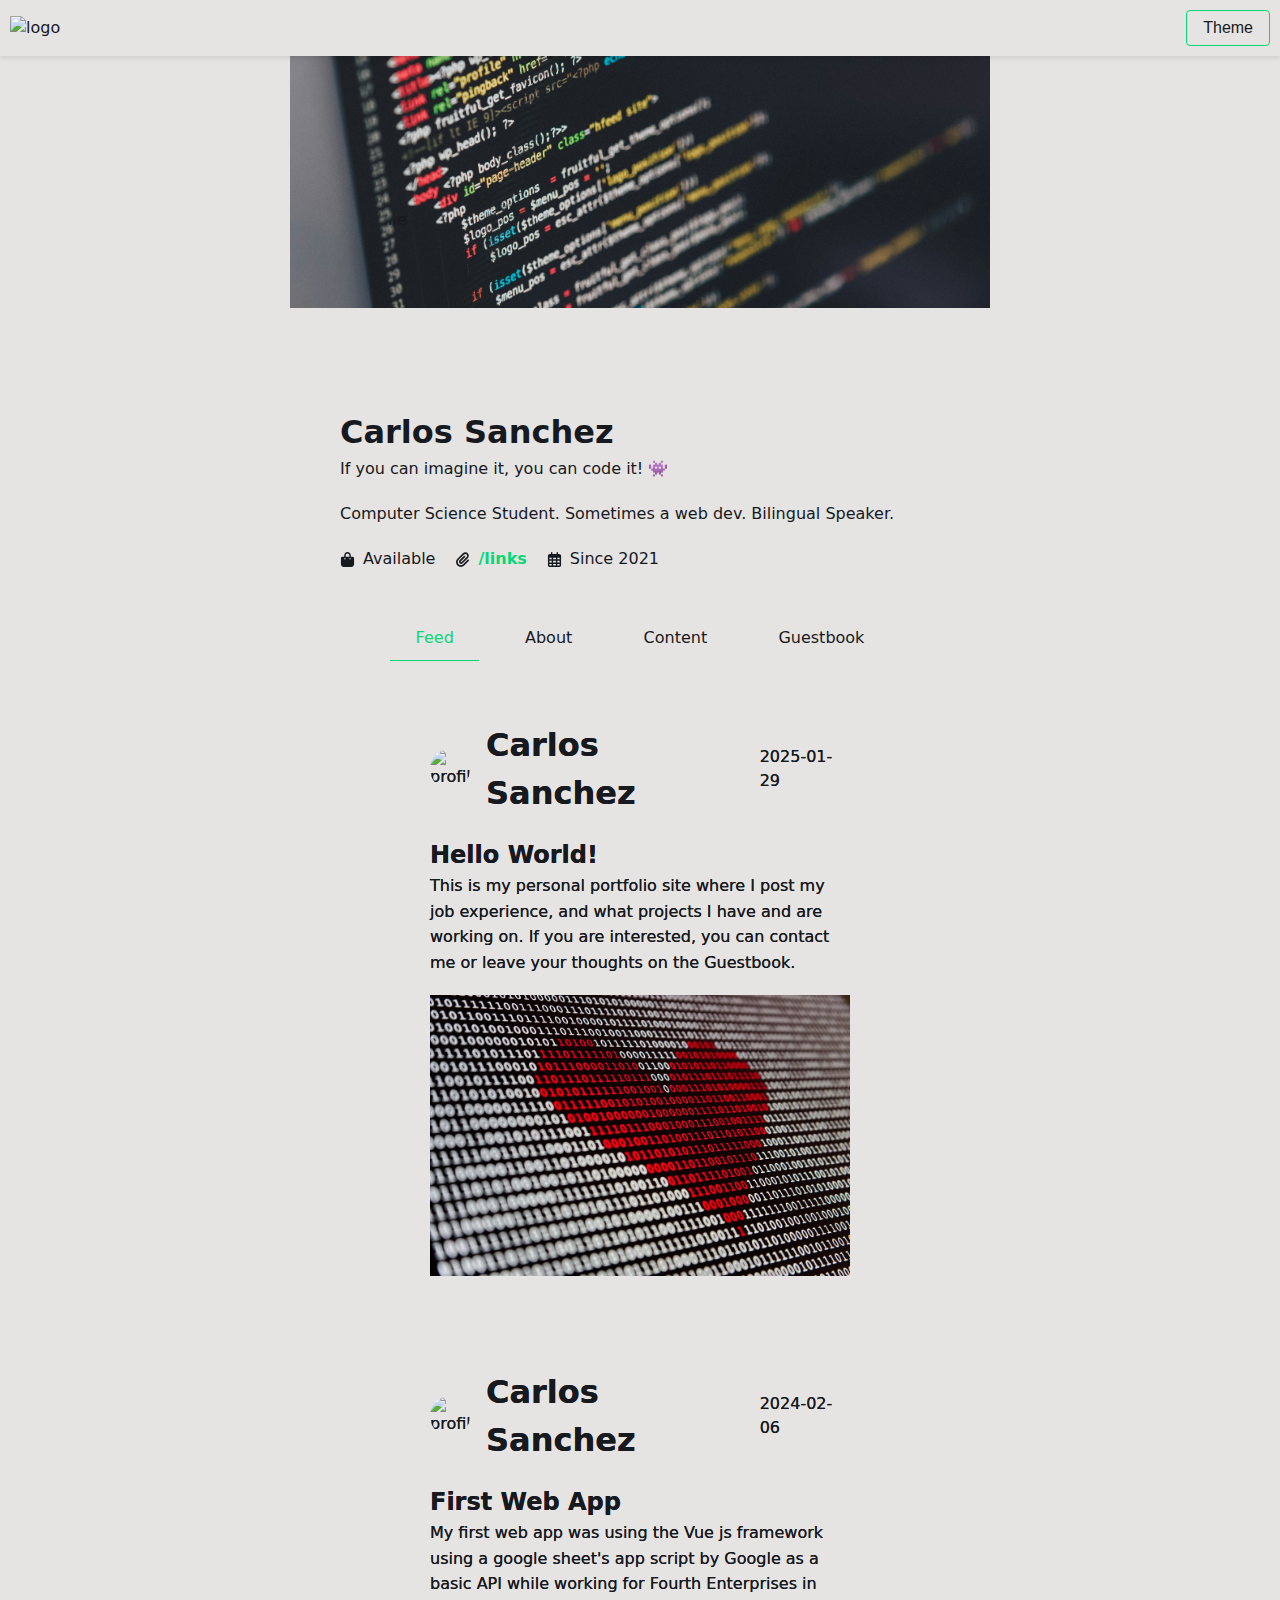
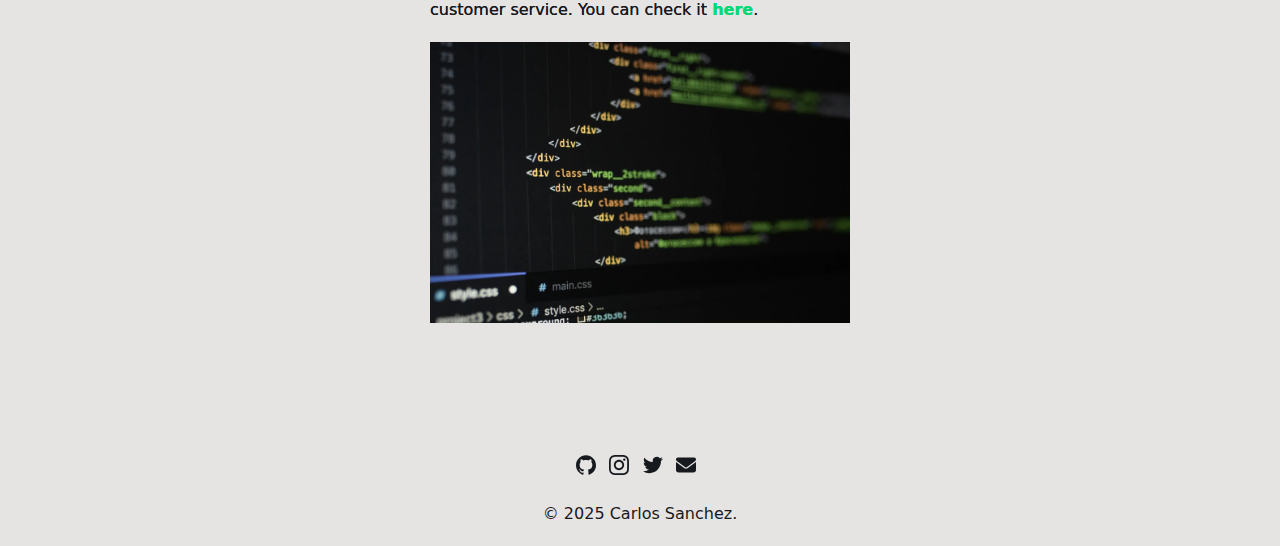
==== index.html @ bfb14303 "Working guestbook entries, UI for them to display are still WIP" ====
<!DOCTYPE html>
<html lang="en">

<head>
    <meta charset="UTF-8">
    <meta name="viewport" content="width=device-width, initial-scale=1.0">
    <title>Portfolio</title>
    <link rel="stylesheet" href="./assets/css/styles.css">
    <link rel="icon" href="./assets/icons/favicon.ico" type="image/x-icon">
    <link rel="apple-touch-icon" sizes="180x180" href="./assets/icons/apple-touch-icon.png">
    <link rel="icon" type="image/png" sizes="32x32" href="./assets/icons/favicon-32x32.png">
    <link rel="icon" type="image/png" sizes="16x16" href="./assets/icons/favicon-16x16.png">
    <link rel="manifest" href="./public/site.webmanifest">
    <meta name="google-site-verification" content="ByfW1Sii6R2K754dZVLK6rSZ8S0B3E_J5MQEa9egLxI" />
</head>

<body>
    <header>
        <nav>
            <img src="./assets/icons/favicon.ico" alt="logo">
            <div class="theme">
                <button type="button" class="themebtn">Theme</button>
                <div class="theme-content">
                    <button id="lightbtn" type="button">Light</button>
                    <button id="darkbtn" type="button">Dark</button>
                    <button id="systembtn" type="button">System</button>
                </div>
            </div>
        </nav>
    </header>

    <main>
        <section class="profile">
            <img class="banner center" src="./assets/images/banner.jpg" alt="banner">
            <div class="info center">
                <img class="image" src="https://github.com/ByteDevMaven.png" alt="profile">
                <h1>Carlos Sanchez</h1>
                <p>If you can imagine it, you can code it! &#128126</p>
                <p>Computer Science Student. Sometimes a web dev. Bilingual Speaker.</p>
            </div>
            <div class="attributes center">
                <span>
                    <svg xmlns="http://www.w3.org/2000/svg"
                        viewBox="0 0 448 512"><!--!Font Awesome Free 6.7.2 by @fontawesome - https://fontawesome.com License - https://fontawesome.com/license/free Copyright 2025 Fonticons, Inc-->
                        <path
                            d="M160 112c0-35.3 28.7-64 64-64s64 28.7 64 64l0 48-128 0 0-48zm-48 48l-64 0c-26.5 0-48 21.5-48 48L0 416c0 53 43 96 96 96l256 0c53 0 96-43 96-96l0-208c0-26.5-21.5-48-48-48l-64 0 0-48C336 50.1 285.9 0 224 0S112 50.1 112 112l0 48zm24 48a24 24 0 1 1 0 48 24 24 0 1 1 0-48zm152 24a24 24 0 1 1 48 0 24 24 0 1 1 -48 0z"
                            fill="currentColor" />
                    </svg>
                    Available
                </span>

                <span>
                    <svg xmlns="http://www.w3.org/2000/svg"
                        viewBox="0 0 448 512"><!--!Font Awesome Free 6.7.2 by @fontawesome - https://fontawesome.com License - https://fontawesome.com/license/free Copyright 2025 Fonticons, Inc-->
                        <path
                            d="M364.2 83.8c-24.4-24.4-64-24.4-88.4 0l-184 184c-42.1 42.1-42.1 110.3 0 152.4s110.3 42.1 152.4 0l152-152c10.9-10.9 28.7-10.9 39.6 0s10.9 28.7 0 39.6l-152 152c-64 64-167.6 64-231.6 0s-64-167.6 0-231.6l184-184c46.3-46.3 121.3-46.3 167.6 0s46.3 121.3 0 167.6l-176 176c-28.6 28.6-75 28.6-103.6 0s-28.6-75 0-103.6l144-144c10.9-10.9 28.7-10.9 39.6 0s10.9 28.7 0 39.6l-144 144c-6.7 6.7-6.7 17.7 0 24.4s17.7 6.7 24.4 0l176-176c24.4-24.4 24.4-64 0-88.4z"
                            fill="currentColor" />
                    </svg>
                    <a class="links" href="./links">/links</a>
                </span>

                <span>
                    <svg xmlns="http://www.w3.org/2000/svg"
                        viewBox="0 0 448 512"><!--!Font Awesome Free 6.7.2 by @fontawesome - https://fontawesome.com License - https://fontawesome.com/license/free Copyright 2025 Fonticons, Inc-->
                        <path
                            d="M152 24c0-13.3-10.7-24-24-24s-24 10.7-24 24l0 40L64 64C28.7 64 0 92.7 0 128l0 16 0 48L0 448c0 35.3 28.7 64 64 64l320 0c35.3 0 64-28.7 64-64l0-256 0-48 0-16c0-35.3-28.7-64-64-64l-40 0 0-40c0-13.3-10.7-24-24-24s-24 10.7-24 24l0 40L152 64l0-40zM48 192l80 0 0 56-80 0 0-56zm0 104l80 0 0 64-80 0 0-64zm128 0l96 0 0 64-96 0 0-64zm144 0l80 0 0 64-80 0 0-64zm80-48l-80 0 0-56 80 0 0 56zm0 160l0 40c0 8.8-7.2 16-16 16l-64 0 0-56 80 0zm-128 0l0 56-96 0 0-56 96 0zm-144 0l0 56-64 0c-8.8 0-16-7.2-16-16l0-40 80 0zM272 248l-96 0 0-56 96 0 0 56z"
                            fill="currentColor" />
                    </svg>
                    Since 2021
                </span>
            </div>
        </section>

        <section class="container center">
            <div class="tab-wrap">

                <!-- active tab on page load gets checked attribute -->
                <input type="radio" id="tab1" name="tabGroup1" class="tab" checked>
                <label for="tab1">Feed</label>

                <input type="radio" id="tab2" name="tabGroup1" class="tab">
                <label for="tab2">About</label>

                <input type="radio" id="tab3" name="tabGroup1" class="tab">
                <label for="tab3">Content</label>

                <input type="radio" id="tab4" name="tabGroup1" class="tab">
                <label for="tab4">Guestbook</label>

                <div class="tab__content">
                    <span id="post__container"></span>
                </div>

                <div class="tab__content">
                    <h3>"<i>I must not fear. Fear is the mind-killer.</i>" — Paul Atreides</h3>
                    <p>Hello! I'm Carlos, a Computer Science student passionate about turning ideas into reality through
                        code.</p>

                    <p>I'm a fast learner when it comes to topics that spark my interest, and I love helping others
                        learn efficiently by adapting to their logic.</p>

                    <p>My past and current employers recognize me as a responsible, problem-solving professional. I’ve
                        enhanced the work experience of my colleagues by developing small apps that automate tedious
                        tasks and boost productivity.</p>

                    <p>I’m always eager to learn and improve, striving to refine my skills and one day reach the level
                        of great coders like Jhey Tompkins. I have a strong passion for backend development, working
                        with languages like PHP and Java—powerful tools for building efficient systems.</p>

                    <p>In my free time, I enjoy coding small games and quality-of-life applications. Feel free to check
                        the "Content" tab to see my projects!</p>

                    <p>Looking for a developer? Reach out—I’d love to collaborate!</p>
                </div>

                <div class="tab__content">
                    <h3>Code</h3>
                    <p>Here are some of my most notable personal projects, showcasing my skills, creativity, and
                        dedication to development.</p>
                    <ul>
                        <li>
                            <a class="links" href="https://github.com/ByteDevMaven/Vue-Tickets">WebApp to submit
                                Ticket Numbers</a>
                            <p class="muted">WebApp made using Vue js and Google App Script.</p>
                        </li>
                        <li>
                            <a class="links" href="https://github.com/ByteDevMaven/Parking-System-CRUD">Parking
                                Management System</a>
                            <p class="muted">Terminal application made with C++.</p>
                        </li>
                        <li>
                            <a class="links" href="https://github.com/ByteDevMaven/Blackjack21">Blackjack 21</a>
                            <p class="muted">Terminal Blackjack 21 card game coded with java.</p>
                        </li>
                        <li>
                            <a class="links" href="https://github.com/ByteDevMaven/tictactoe-java">TicTacToe Game</a>
                            <p class="muted">TicTacToe coded with Java and Java Swing for GUI.</p>
                        </li>
                        <li>
                            <a class="links" href="https://github.com/ByteDevMaven/Prime-Sports">Online Shoe Store</a>
                            <p class="muted"><a href="https://bytedevmaven.github.io/Prime-Sports/" target="_blank"
                                    rel="noopener noreferrer">Online web store</a> using Google App Script as API.</p>
                        </li>
                    </ul>
                </div>

                <div class="tab__content">
                    <div class="form-container">
                        <h2>GUESTBOOK FORM</h2>
                        <p class="description">Fill in this form and I'll get your guestbook entry added.</p>

                        <form id="guestbook" method="post" class="guestbook-form">
                            <div class="form-group">
                                <label for="name">Name</label>
                                <input type="text" name="name" id="name" required>
                            </div>

                            <div class="form-group">
                                <label for="site">URL (site, etc.)</label>
                                <input type="url" name="site" id="site">
                            </div>

                            <div class="form-group">
                                <label for="org">Organization</label>
                                <input type="text" name="org" id="org">
                            </div>

                            <div class="form-group">
                                <label for="avatar">Avatar URL</label>
                                <input type="url" name="avatar" id="avatar">
                            </div>

                            <div class="form-group">
                                <label for="message">Message (Markdown OK)</label>
                                <textarea name="message" id="message" rows="4" required></textarea>
                            </div>

                            <button type="submit">Submit</button>
                            <p id="response-message"></p>
                        </form>
                    </div>
                </div>
        </section>
    </main>

    <footer class="center">
        <ul class="center">
            <li>
                <a class="link" href="https://github.com/ByteDevMaven" rel="noopener noreferrer" target="_blank"
                    title="See what I'm making on Github">
                    <svg fill="currentColor" viewBox="0 0 24 24" role="img">
                        <title>Github icon</title>
                        <path
                            d="M12 .297c-6.63 0-12 5.373-12 12 0 5.303 3.438 9.8 8.205 11.385.6.113.82-.258.82-.577 0-.285-.01-1.04-.015-2.04-3.338.724-4.042-1.61-4.042-1.61C4.422 18.07 3.633 17.7 3.633 17.7c-1.087-.744.084-.729.084-.729 1.205.084 1.838 1.236 1.838 1.236 1.07 1.835 2.809 1.305 3.495.998.108-.776.417-1.305.76-1.605-2.665-.3-5.466-1.332-5.466-5.93 0-1.31.465-2.38 1.235-3.22-.135-.303-.54-1.523.105-3.176 0 0 1.005-.322 3.3 1.23.96-.267 1.98-.399 3-.405 1.02.006 2.04.138 3 .405 2.28-1.552 3.285-1.23 3.285-1.23.645 1.653.24 2.873.12 3.176.765.84 1.23 1.91 1.23 3.22 0 4.61-2.805 5.625-5.475 5.92.42.36.81 1.096.81 2.22 0 1.606-.015 2.896-.015 3.286 0 .315.21.69.825.57C20.565 22.092 24 17.592 24 12.297c0-6.627-5.373-12-12-12">
                        </path>
                    </svg>
                </a>
            </li>
            <li>
                <a class="link" href="https://www.instagram.com/psannn.01" rel="noopener noreferrer" target="_blank"
                    title="Follow me on Instagram!">
                    <svg fill="currentColor" role="img" viewBox="0 0 24 24" xmlns="http://www.w3.org/2000/svg">
                        <title>Instagram icon</title>
                        <path
                            d="M12 0C8.74 0 8.333.015 7.053.072 5.775.132 4.905.333 4.14.63c-.789.306-1.459.717-2.126 1.384S.935 3.35.63 4.14C.333 4.905.131 5.775.072 7.053.012 8.333 0 8.74 0 12s.015 3.667.072 4.947c.06 1.277.261 2.148.558 2.913.306.788.717 1.459 1.384 2.126.667.666 1.336 1.079 2.126 1.384.766.296 1.636.499 2.913.558C8.333 23.988 8.74 24 12 24s3.667-.015 4.947-.072c1.277-.06 2.148-.262 2.913-.558.788-.306 1.459-.718 2.126-1.384.666-.667 1.079-1.335 1.384-2.126.296-.765.499-1.636.558-2.913.06-1.28.072-1.687.072-4.947s-.015-3.667-.072-4.947c-.06-1.277-.262-2.149-.558-2.913-.306-.789-.718-1.459-1.384-2.126C21.319 1.347 20.651.935 19.86.63c-.765-.297-1.636-.499-2.913-.558C15.667.012 15.26 0 12 0zm0 2.16c3.203 0 3.585.016 4.85.071 1.17.055 1.805.249 2.227.415.562.217.96.477 1.382.896.419.42.679.819.896 1.381.164.422.36 1.057.413 2.227.057 1.266.07 1.646.07 4.85s-.015 3.585-.074 4.85c-.061 1.17-.256 1.805-.421 2.227-.224.562-.479.96-.899 1.382-.419.419-.824.679-1.38.896-.42.164-1.065.36-2.235.413-1.274.057-1.649.07-4.859.07-3.211 0-3.586-.015-4.859-.074-1.171-.061-1.816-.256-2.236-.421-.569-.224-.96-.479-1.379-.899-.421-.419-.69-.824-.9-1.38-.165-.42-.359-1.065-.42-2.235-.045-1.26-.061-1.649-.061-4.844 0-3.196.016-3.586.061-4.861.061-1.17.255-1.814.42-2.234.21-.57.479-.96.9-1.381.419-.419.81-.689 1.379-.898.42-.166 1.051-.361 2.221-.421 1.275-.045 1.65-.06 4.859-.06l.045.03zm0 3.678c-3.405 0-6.162 2.76-6.162 6.162 0 3.405 2.76 6.162 6.162 6.162 3.405 0 6.162-2.76 6.162-6.162 0-3.405-2.76-6.162-6.162-6.162zM12 16c-2.21 0-4-1.79-4-4s1.79-4 4-4 4 1.79 4 4-1.79 4-4 4zm7.846-10.405c0 .795-.646 1.44-1.44 1.44-.795 0-1.44-.646-1.44-1.44 0-.794.646-1.439 1.44-1.439.793-.001 1.44.645 1.44 1.439z">
                        </path>
                    </svg>
                </a>
            </li>
            <li>
                <a class="link" href="https://x.com/Carlos50059841?t=F5mV0LYpZVDAO9WR8MyN8A&s=09"
                    rel="noopener noreferrer" target="_blank" title="Follow me on Twitter!">
                    <svg fill="currentColor" viewBox="0 0 24 24" role="img">
                        <title>Twitter icon</title>
                        <path
                            d="M23.953 4.57a10 10 0 01-2.825.775 4.958 4.958 0 002.163-2.723c-.951.555-2.005.959-3.127 1.184a4.92 4.92 0 00-8.384 4.482C7.69 8.095 4.067 6.13 1.64 3.162a4.822 4.822 0 00-.666 2.475c0 1.71.87 3.213 2.188 4.096a4.904 4.904 0 01-2.228-.616v.06a4.923 4.923 0 003.946 4.827 4.996 4.996 0 01-2.212.085 4.936 4.936 0 004.604 3.417 9.867 9.867 0 01-6.102 2.105c-.39 0-.779-.023-1.17-.067a13.995 13.995 0 007.557 2.209c9.053 0 13.998-7.496 13.998-13.985 0-.21 0-.42-.015-.63A9.935 9.935 0 0024 4.59z">
                        </path>
                    </svg>
                </a>
            </li>
            <li>
                <a class="link" href="mailto:vrsanchesu@gmail.com" target="_blank" rel="noopener noreferrer"
                    title="Send me an email!">
                    <svg xmlns="http://www.w3.org/2000/svg" fill="currentColor" viewBox="0 0 512 512" role="img">
                        <title>Gmail</title>
                        <path
                            d="M48 64C21.5 64 0 85.5 0 112c0 15.1 7.1 29.3 19.2 38.4L236.8 313.6c11.4 8.5 27 8.5 38.4 0L492.8 150.4c12.1-9.1 19.2-23.3 19.2-38.4c0-26.5-21.5-48-48-48L48 64zM0 176L0 384c0 35.3 28.7 64 64 64l384 0c35.3 0 64-28.7 64-64l0-208L294.4 339.2c-22.8 17.1-54 17.1-76.8 0L0 176z" />
                    </svg>
                </a>
            </li>
        </ul>
        &copy; 2025 Carlos Sanchez.
    </footer>

    <script type="module" src="./assets/js/scripts.js"></script>
    <script src="./assets/js/theme.js"></script>
    <script src="./assets/js/guestbook.js"></script>
</body>

</html>
---- assets/css/styles.css ----
:root {
    /* this has to be set to switch between light or dark */
    color-scheme: light dark;

    --light-bg: #e6e3e3;
    --light-color: #16191d;
    --light-muted: #dadada;

    --dark-bg: #16191d;
    --dark-color: #e6e3e3;
    --dark-muted: #25292e;

    --primary-color: #06d876;
}

.light {
    /* forces light color-scheme */
    color-scheme: light;
}

.dark {
    /* forces dark color-scheme */
    color-scheme: dark;
}

html {
    line-height: 1.5;
    -webkit-text-size-adjust: 100%;
    text-size-adjust: 100%;
    -moz-tab-size: 4;
    -o-tab-size: 4;
    tab-size: 4;
    font-family: ui-sans-serif,system-ui,-apple-system,BlinkMacSystemFont,Segoe UI,Roboto,Helvetica Neue,Arial,Noto Sans,sans-serif,"Apple Color Emoji","Segoe UI Emoji",Segoe UI Symbol,"Noto Color Emoji";
    font-feature-settings: normal
}

* {
    background-color: light-dark(var(--light-bg), var(--dark-bg));
    color: light-dark(var(--light-color), var(--dark-color));
    margin: 0;
    padding: 0;
}

header {
    position: sticky;
    top: 0;
    /* Stick to the top of the page */
    z-index: 1000;
    padding: 10px;
    box-shadow: 0 2px 5px rgba(0, 0, 0, 0.1);
}

.theme {
    position: relative;
    display: inline-block;
}

.themebtn {
    background-color: transparent;
    padding: 0.5rem 1rem;
    border: 1px solid var(--primary-color);
    border-radius: 0.25rem;
    cursor: pointer;
    font-size: 1rem;
}

.theme-content {
    display: none;
    position: absolute;
    background-color: transparent;
    min-width: 85px;
    box-shadow: 0px 8px 16px 0px rgba(0, 0, 0, 0.2);
    z-index: 1;
    border-radius: 0.25rem;
    overflow: hidden;
}

.theme-content button {
    padding: 0.75rem 1rem;
    text-decoration: none;
    display: block;
    background: none;
    border: none;
    width: 100%;
    text-align: left;
    cursor: pointer;
    font-size: 0.875rem;
}

.theme-content button:hover {
    background-color: var(--primary-color);
}

.theme:hover .theme-content {
    display: block;
}

nav {
    display: flex;
    /* Align items in a row */
    padding: 0;
    margin: 0;
    justify-content: space-between;
    align-items: center;
}

a {
    text-decoration: none;
    /* Remove underline */
    font-weight: bold;
}

.link {
    color: inherit;
}

.link svg {
    margin-right: 8px;
    width: 20px;
    height: 20px;
}

main {
    min-height: 100vh;
}

h3 {
    font-weight: 400;
}

p {
    line-height: 1.6;
    margin-bottom: 20px;
}

ul {
    list-style: none;
}

.center {
    margin: 0 auto;
}

.profile * {
    max-width: 600px;
}

.banner {
    width: 100%;
    /* Make the image take up the full width of its container */
    max-width: 700px;
    /* Limit the width to 700px */
    height: auto;
    /* Maintain aspect ratio */
    display: block;
    /* Remove inline spacing caused by default inline-block behavior */

}

.image {
    border-radius: 50%;
    /* Make the image rounded (circle shape) */
    object-fit: cover;
    /* Ensure the image covers the area without stretching */
    display: block;

    background-color: transparent;
}

.profile .image {
    width: 200px;
    height: 200px;
}

.profile .info {
    margin-top: -100px;
}

.attributes {
    display: flex;
    /* Flex on the parent to align child spans in a row */
}

.attributes span {
    display: flex;
    /* Flex for aligning text and SVG inside each span */
    align-items: center;
    margin: 0px 20px 0px 0px;
}

.attributes span svg {
    margin: 0px 8px 0px 0px;
    width: 15px;
    height: 15px;
}

.links {
    color: var(--primary-color);
}

.muted {
    color: gray;
}

.tab-wrap {
    transition: 0.3s box-shadow ease;
    /* border-radius: 6px; */
    max-width: 100%;
    display: flex;
    flex-wrap: wrap;
    position: relative;
    list-style: none;
    margin: 40px 0;
    gap: 20px;
    /* box-shadow: 0 1px 3px rgba(0, 0, 0, 0.12), 0 1px 2px rgba(0, 0, 0, 0.24); */
}

/* .tab-wrap:hover {
    box-shadow: 0 12px 23px rgba(0, 0, 0, 0.23), 0 10px 10px rgba(0, 0, 0, 0.19);
} */

.tab {
    display: none;
}

.tab:checked:nth-of-type(1)~.tab__content:nth-of-type(1) {
    opacity: 1;
    display: block;
    transition: 0.5s opacity ease-in, 0.8s transform ease;
    position: relative;
    top: 0;
    z-index: 100;
    transform: translateY(0px);
    text-shadow: 0 0 0;
}

.tab:checked:nth-of-type(2)~.tab__content:nth-of-type(2) {
    opacity: 1;
    display: block;
    transition: 0.5s opacity ease-in, 0.8s transform ease;
    position: relative;
    top: 0;
    z-index: 100;
    transform: translateY(0px);
    text-shadow: 0 0 0;
}

.tab:checked:nth-of-type(3)~.tab__content:nth-of-type(3) {
    opacity: 1;
    display: block;
    transition: 0.5s opacity ease-in, 0.8s transform ease;
    position: relative;
    top: 0;
    z-index: 100;
    transform: translateY(0px);
    text-shadow: 0 0 0;
}

.tab:checked:nth-of-type(4)~.tab__content:nth-of-type(4) {
    opacity: 1;
    display: block;
    transition: 0.5s opacity ease-in, 0.8s transform ease;
    position: relative;
    top: 0;
    z-index: 100;
    transform: translateY(0px);
    text-shadow: 0 0 0;
}

.tab:checked:nth-of-type(5)~.tab__content:nth-of-type(5) {
    opacity: 1;
    transition: 0.5s opacity ease-in, 0.8s transform ease;
    position: relative;
    top: 0;
    z-index: 100;
    transform: translateY(0px);
    text-shadow: 0 0 0;
}

.tab:first-of-type:not(:last-of-type)+label {
    border-top-right-radius: 0;
    border-bottom-right-radius: 0;
}

.tab:not(:first-of-type):not(:last-of-type)+label {
    border-radius: 0;
}

.tab:last-of-type:not(:first-of-type)+label {
    border-top-left-radius: 0;
    border-bottom-left-radius: 0;
}

.tab:checked+label {
    /* background-color: #fff; */
    color: var(--primary-color);
    box-shadow: 0 -1px 0 var(--primary-color) inset;
    cursor: default;
}

.tab:checked+label:hover {
    color: var(--primary-color);
    box-shadow: 0 -1px 0 var(--primary-color) inset;
    /* background-color: #fff; */
}

.tab+label {
    /* box-shadow: 0 -1px 0 #eee inset; */
    /* border-radius: 6px 6px 0 0; */
    cursor: pointer;
    display: block;
    text-decoration: none;
    flex-grow: 3;
    text-align: center;
    -webkit-user-select: none;
    -moz-user-select: none;
    -ms-user-select: none;
    user-select: none;
    text-align: center;
    transition: 0.3s background-color ease, 0.3s box-shadow ease;
    height: 50px;
    box-sizing: border-box;
    padding: 15px;
}

.tab+label:hover {
    /* background-color: var(--primary-color); */
    color: var(--primary-color);
    box-shadow: 0 -1px 0 var(--primary-color) inset;
}

.tab__content {
    padding: 10px 10px;
    position: absolute;
    width: 100%;
    z-index: -1;
    opacity: 0;
    display: none;
    left: 0;
    transform: translateY(-3px);
    /* border-radius: 6px; */
}

.container {
    display: block;
    max-width: 500px;
    /* margin-top: -20px; */
}

.container>*:not(.tab-wrap) {
    padding: 0 80px;
}

.post {
    padding: 30px 30px;
    margin-bottom: 2em;
}

.post:hover {
    box-shadow: 0 12px 23px rgba(0, 0, 0, 0.23), 0 10px 10px rgba(0, 0, 0, 0.19);
}

.post .content h2 {
    font-weight: 600;
}

.post .content img {
    width: 100%;
    height: auto;
    display: block;
}

.head {
    display: flex;
    align-items: center;
    gap: 8px;
    margin-bottom: 20px;
}

.date {
    font-size: 1em;
    font-weight: 400;
}

.post .image {
    margin: 0px 8px 0px 0px;
    width: 40px;
    height: 40px;
}

.form-container {
    padding: 2rem;
}

.form-container:hover {
    box-shadow: 0 12px 23px rgba(0, 0, 0, 0.23), 0 10px 10px rgba(0, 0, 0, 0.19);
}

.guestbook-form h1 {
    font-size: 1.25rem;
    font-weight: 600;
    margin-bottom: 0.5rem;
}

.description {
    margin-bottom: 2rem;
    font-size: 0.95rem;
}

.guestbook-form {
    display: flex;
    flex-direction: column;
    gap: 1.25rem;
}

.form-group {
    display: flex;
    flex-direction: column;
    gap: 0.5rem;
}

.guestbook-form label {
    font-size: 0.95rem;
    font-weight: 500;
}

.guestbook-form input,
.guestbook-form textarea {
    padding: 0.75rem;
    border-radius: 0.375rem;
    font-size: 1rem;
    font-family: inherit;
    transition: border-color 0.2s ease;
}

.guestbook-form input:focus,
.guestbook-form textarea:focus {
    outline: none;
    border-color: var(--primary-color);
}

.guestbook-form textarea {
    resize: vertical;
    min-height: 100px;
}

.guestbook-form button {
    background-color: var(--primary-color);
    border: none;
    border-radius: 0.375rem;
    padding: 0.75rem;
    font-size: 1rem;
    font-weight: 500;
    cursor: pointer;
    transition: opacity 0.2s ease;
    margin-top: 0.5rem;
}

.guestbook-form button:hover {
    opacity: 0.9;
}

.social-links {
    max-width: 500px;
    padding: 20px 20px;
}

.social-links h1{
    font-size: xx-large;
}

.social-links h2{
    font-size: x-large;
    margin-bottom: 10px;
}

.social-links ul {
    padding: 0;
    margin-bottom: 30px;
}

.social-links ul li {
    display: inline-block;
    margin-bottom: 15px;
    margin-right: 8px; 
}

.social-links ul li a {
    background-color: light-dark(var(--light-muted), var(--dark-muted));
    border: 1px solid var(--light-muted);
    padding: 0.75rem 0.50rem;
    font-size: large;
    font-weight: 400;
    border-radius: 0.25rem;
    display: block;
}

.social-links ul li a:hover {
    color: var(--primary-color);
    border-color: var(--primary-color);
}

footer {
    max-width: 500px;
    padding: 20px 20px;
    text-align: center;
}

footer ul {
    padding: 0;
}

footer ul li {
    display: inline-block;
    margin-bottom: 20px;
}

/* Responsive adjustments */
@media (max-width: 480px) {
    .form-container {
        padding: 1rem;
    }

    .guestbook-form input,
    .guestbook-form textarea,
    .guestbook-form button {
        padding: 0.625rem;
    }

    .profile .image {
        width: 150px;
        height: 150px;
    }

    .info,
    .attributes {
        padding: 1rem;
    }

    .tab-wrap {
        gap: 3px;
    }
}
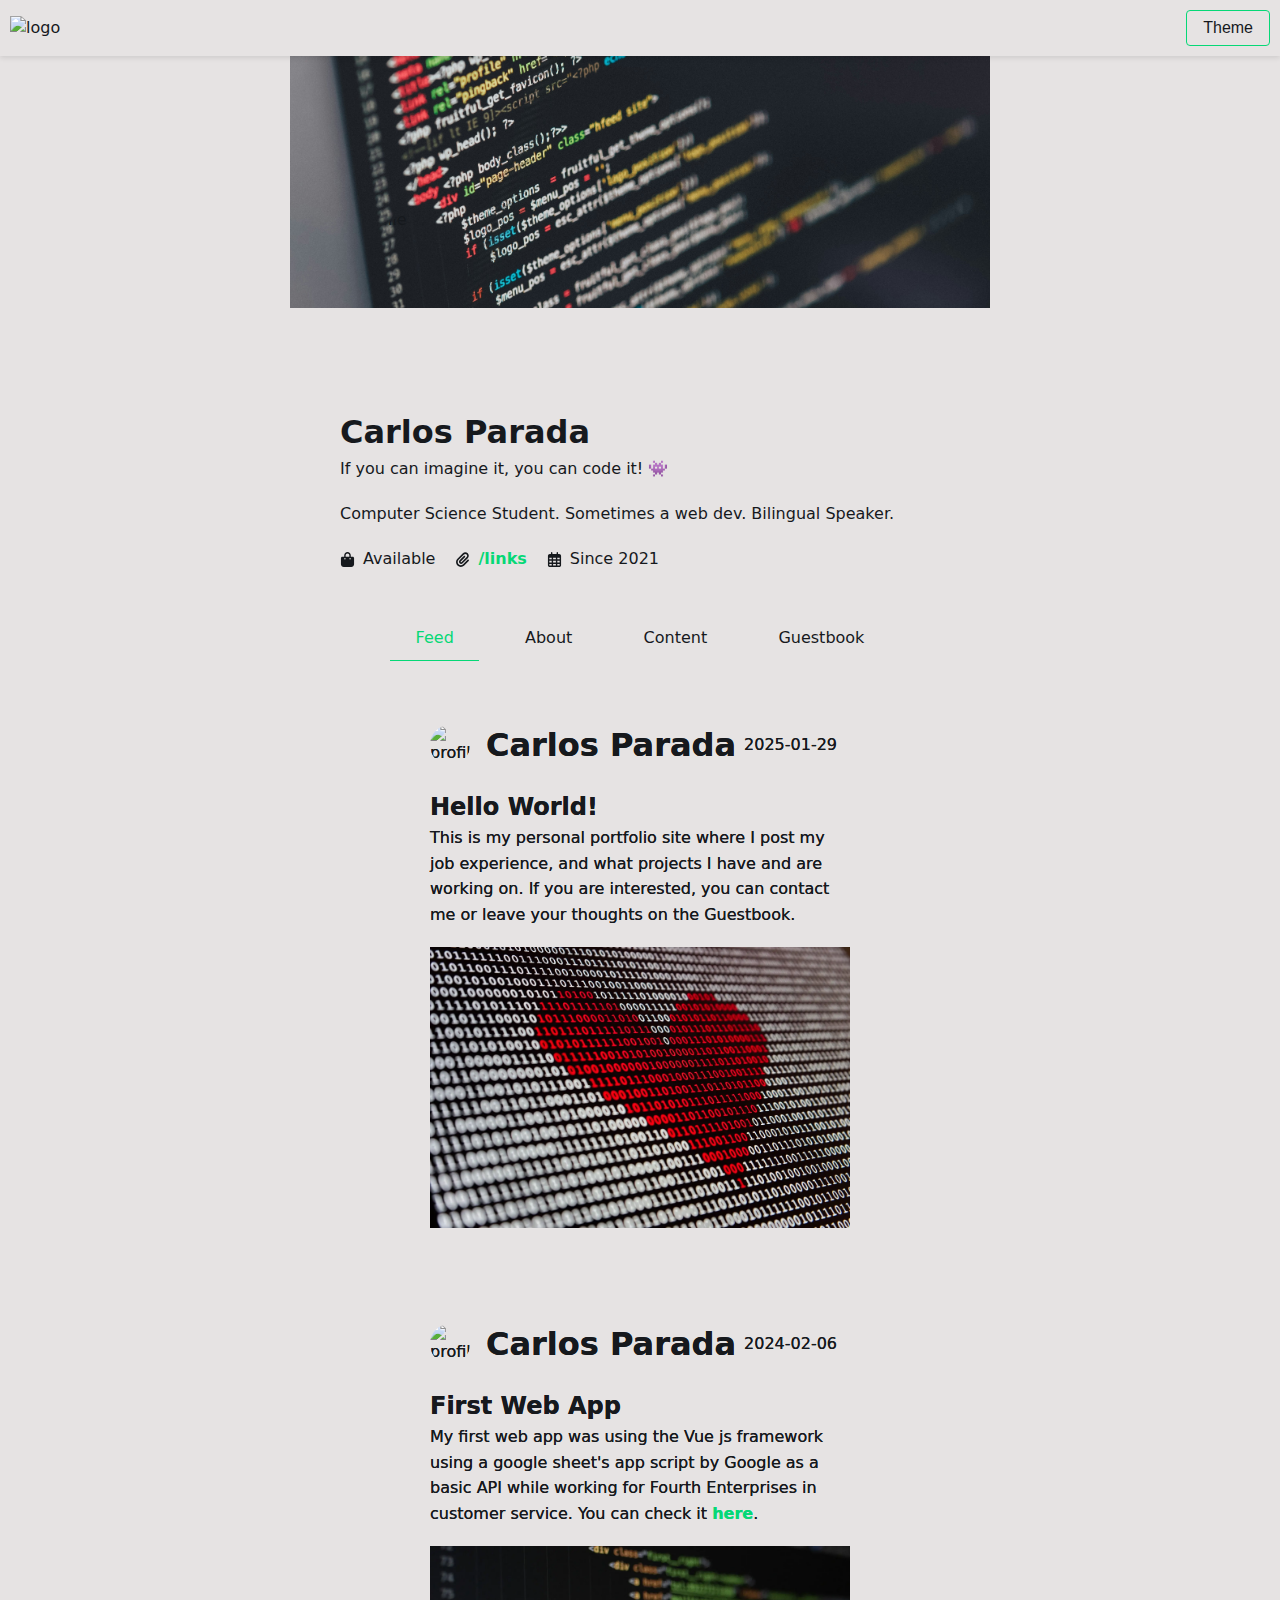
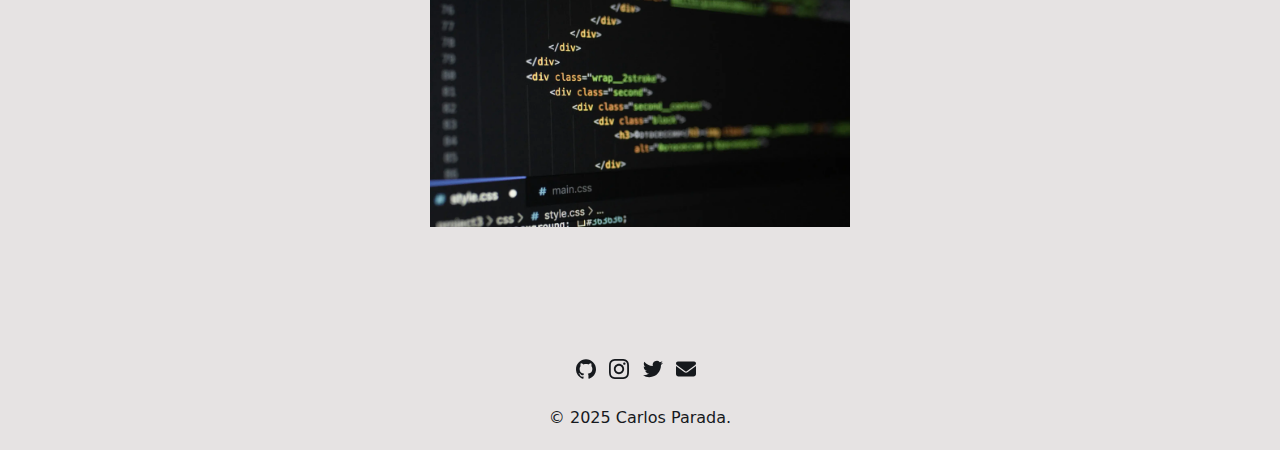
==== commit 786476ab: "Updated css for padding and updated last name" ====
--- a/index.html
+++ b/index.html
@@ -34,7 +34,7 @@
             <img class="banner center" src="./assets/images/banner.jpg" alt="banner">
             <div class="info center">
                 <img class="image" src="https://github.com/ByteDevMaven.png" alt="profile">
-                <h1>Carlos Sanchez</h1>
+                <h1>Carlos Parada</h1>
                 <p>If you can imagine it, you can code it! &#128126</p>
                 <p>Computer Science Student. Sometimes a web dev. Bilingual Speaker.</p>
             </div>
@@ -92,56 +92,67 @@
                 </div>
 
                 <div class="tab__content">
-                    <h3>"<i>I must not fear. Fear is the mind-killer.</i>" — Paul Atreides</h3>
-                    <p>Hello! I'm Carlos, a Computer Science student passionate about turning ideas into reality through
-                        code.</p>
-
-                    <p>I'm a fast learner when it comes to topics that spark my interest, and I love helping others
-                        learn efficiently by adapting to their logic.</p>
-
-                    <p>My past and current employers recognize me as a responsible, problem-solving professional. I’ve
-                        enhanced the work experience of my colleagues by developing small apps that automate tedious
-                        tasks and boost productivity.</p>
-
-                    <p>I’m always eager to learn and improve, striving to refine my skills and one day reach the level
-                        of great coders like Jhey Tompkins. I have a strong passion for backend development, working
-                        with languages like PHP and Java—powerful tools for building efficient systems.</p>
-
-                    <p>In my free time, I enjoy coding small games and quality-of-life applications. Feel free to check
-                        the "Content" tab to see my projects!</p>
-
-                    <p>Looking for a developer? Reach out—I’d love to collaborate!</p>
-                </div>
-
-                <div class="tab__content">
-                    <h3>Code</h3>
-                    <p>Here are some of my most notable personal projects, showcasing my skills, creativity, and
-                        dedication to development.</p>
-                    <ul>
-                        <li>
-                            <a class="links" href="https://github.com/ByteDevMaven/Vue-Tickets">WebApp to submit
-                                Ticket Numbers</a>
-                            <p class="muted">WebApp made using Vue js and Google App Script.</p>
-                        </li>
-                        <li>
-                            <a class="links" href="https://github.com/ByteDevMaven/Parking-System-CRUD">Parking
-                                Management System</a>
-                            <p class="muted">Terminal application made with C++.</p>
-                        </li>
-                        <li>
-                            <a class="links" href="https://github.com/ByteDevMaven/Blackjack21">Blackjack 21</a>
-                            <p class="muted">Terminal Blackjack 21 card game coded with java.</p>
-                        </li>
-                        <li>
-                            <a class="links" href="https://github.com/ByteDevMaven/tictactoe-java">TicTacToe Game</a>
-                            <p class="muted">TicTacToe coded with Java and Java Swing for GUI.</p>
-                        </li>
-                        <li>
-                            <a class="links" href="https://github.com/ByteDevMaven/Prime-Sports">Online Shoe Store</a>
-                            <p class="muted"><a href="https://bytedevmaven.github.io/Prime-Sports/" target="_blank"
-                                    rel="noopener noreferrer">Online web store</a> using Google App Script as API.</p>
-                        </li>
-                    </ul>
+                    <article class="text-px">
+                        <h3>"<i>I must not fear. Fear is the mind-killer.</i>" — Paul Atreides</h3>
+                        <p>Hello! I'm Carlos, a Computer Science student passionate about turning ideas into reality
+                            through
+                            code.</p>
+
+                        <p>I'm a fast learner when it comes to topics that spark my interest, and I love helping others
+                            learn efficiently by adapting to their logic.</p>
+
+                        <p>My past and current employers recognize me as a responsible, problem-solving professional.
+                            I’ve
+                            enhanced the work experience of my colleagues by developing small apps that automate tedious
+                            tasks and boost productivity.</p>
+
+                        <p>I’m always eager to learn and improve, striving to refine my skills and one day reach the
+                            level
+                            of great coders like Jhey Tompkins. I have a strong passion for backend development, working
+                            with languages like PHP and Java—powerful tools for building efficient systems.</p>
+
+                        <p>In my free time, I enjoy coding small games and quality-of-life applications. Feel free to
+                            check
+                            the "Content" tab to see my projects!</p>
+
+                        <p>Looking for a developer? Reach out—I’d love to collaborate!</p>
+                    </article>
+                </div>
+
+                <div class="tab__content">
+                    <article class="text-px">
+                        <h3>Code</h3>
+                        <p>Here are some of my most notable personal projects, showcasing my skills, creativity, and
+                            dedication to development.</p>
+                        <ul>
+                            <li>
+                                <a class="links" href="https://github.com/ByteDevMaven/Vue-Tickets">WebApp to submit
+                                    Ticket Numbers</a>
+                                <p class="muted">WebApp made using Vue js and Google App Script.</p>
+                            </li>
+                            <li>
+                                <a class="links" href="https://github.com/ByteDevMaven/Parking-System-CRUD">Parking
+                                    Management System</a>
+                                <p class="muted">Terminal application made with C++.</p>
+                            </li>
+                            <li>
+                                <a class="links" href="https://github.com/ByteDevMaven/Blackjack21">Blackjack 21</a>
+                                <p class="muted">Terminal Blackjack 21 card game coded with java.</p>
+                            </li>
+                            <li>
+                                <a class="links" href="https://github.com/ByteDevMaven/tictactoe-java">TicTacToe
+                                    Game</a>
+                                <p class="muted">TicTacToe coded with Java and Java Swing for GUI.</p>
+                            </li>
+                            <li>
+                                <a class="links" href="https://github.com/ByteDevMaven/Prime-Sports">Online Shoe
+                                    Store</a>
+                                <p class="muted"><a href="https://bytedevmaven.github.io/Prime-Sports/" target="_blank"
+                                        rel="noopener noreferrer">Online web store</a> using Google App Script as API.
+                                </p>
+                            </li>
+                        </ul>
+                    </article>
                 </div>
 
                 <div class="tab__content">
@@ -152,22 +163,22 @@
                         <form id="guestbook" method="post" class="guestbook-form">
                             <div class="form-group">
                                 <label for="name">Name</label>
-                                <input type="text" name="name" id="name" required>
+                                <input type="text" name="name" id="name" autocomplete="name" required>
                             </div>
 
                             <div class="form-group">
                                 <label for="site">URL (site, etc.)</label>
-                                <input type="url" name="site" id="site">
+                                <input type="url" name="site" id="site" autocomplete="url">
                             </div>
 
                             <div class="form-group">
                                 <label for="org">Organization</label>
-                                <input type="text" name="org" id="org">
+                                <input type="text" name="org" id="org" autocomplete="organization">
                             </div>
 
                             <div class="form-group">
                                 <label for="avatar">Avatar URL</label>
-                                <input type="url" name="avatar" id="avatar">
+                                <input type="url" name="avatar" id="avatar" autocomplete="url">
                             </div>
 
                             <div class="form-group">
@@ -229,7 +240,7 @@
                 </a>
             </li>
         </ul>
-        &copy; 2025 Carlos Sanchez.
+        &copy; 2025 Carlos Parada.
     </footer>
 
     <script type="module" src="./assets/js/scripts.js"></script>
--- a/assets/css/styles.css
+++ b/assets/css/styles.css
@@ -388,6 +388,10 @@
     height: 40px;
 }
 
+.text-px {
+    padding: 0.5rem;
+}
+
 .form-container {
     padding: 2rem;
 }
@@ -540,4 +544,12 @@
     .tab-wrap {
         gap: 3px;
     }
+
+    .text-px {
+        padding: 1.2rem;
+    }
+
+    .post {
+        box-shadow: 0 12px 23px rgba(0, 0, 0, 0.23), 0 10px 10px rgba(0, 0, 0, 0.19);
+    }
 }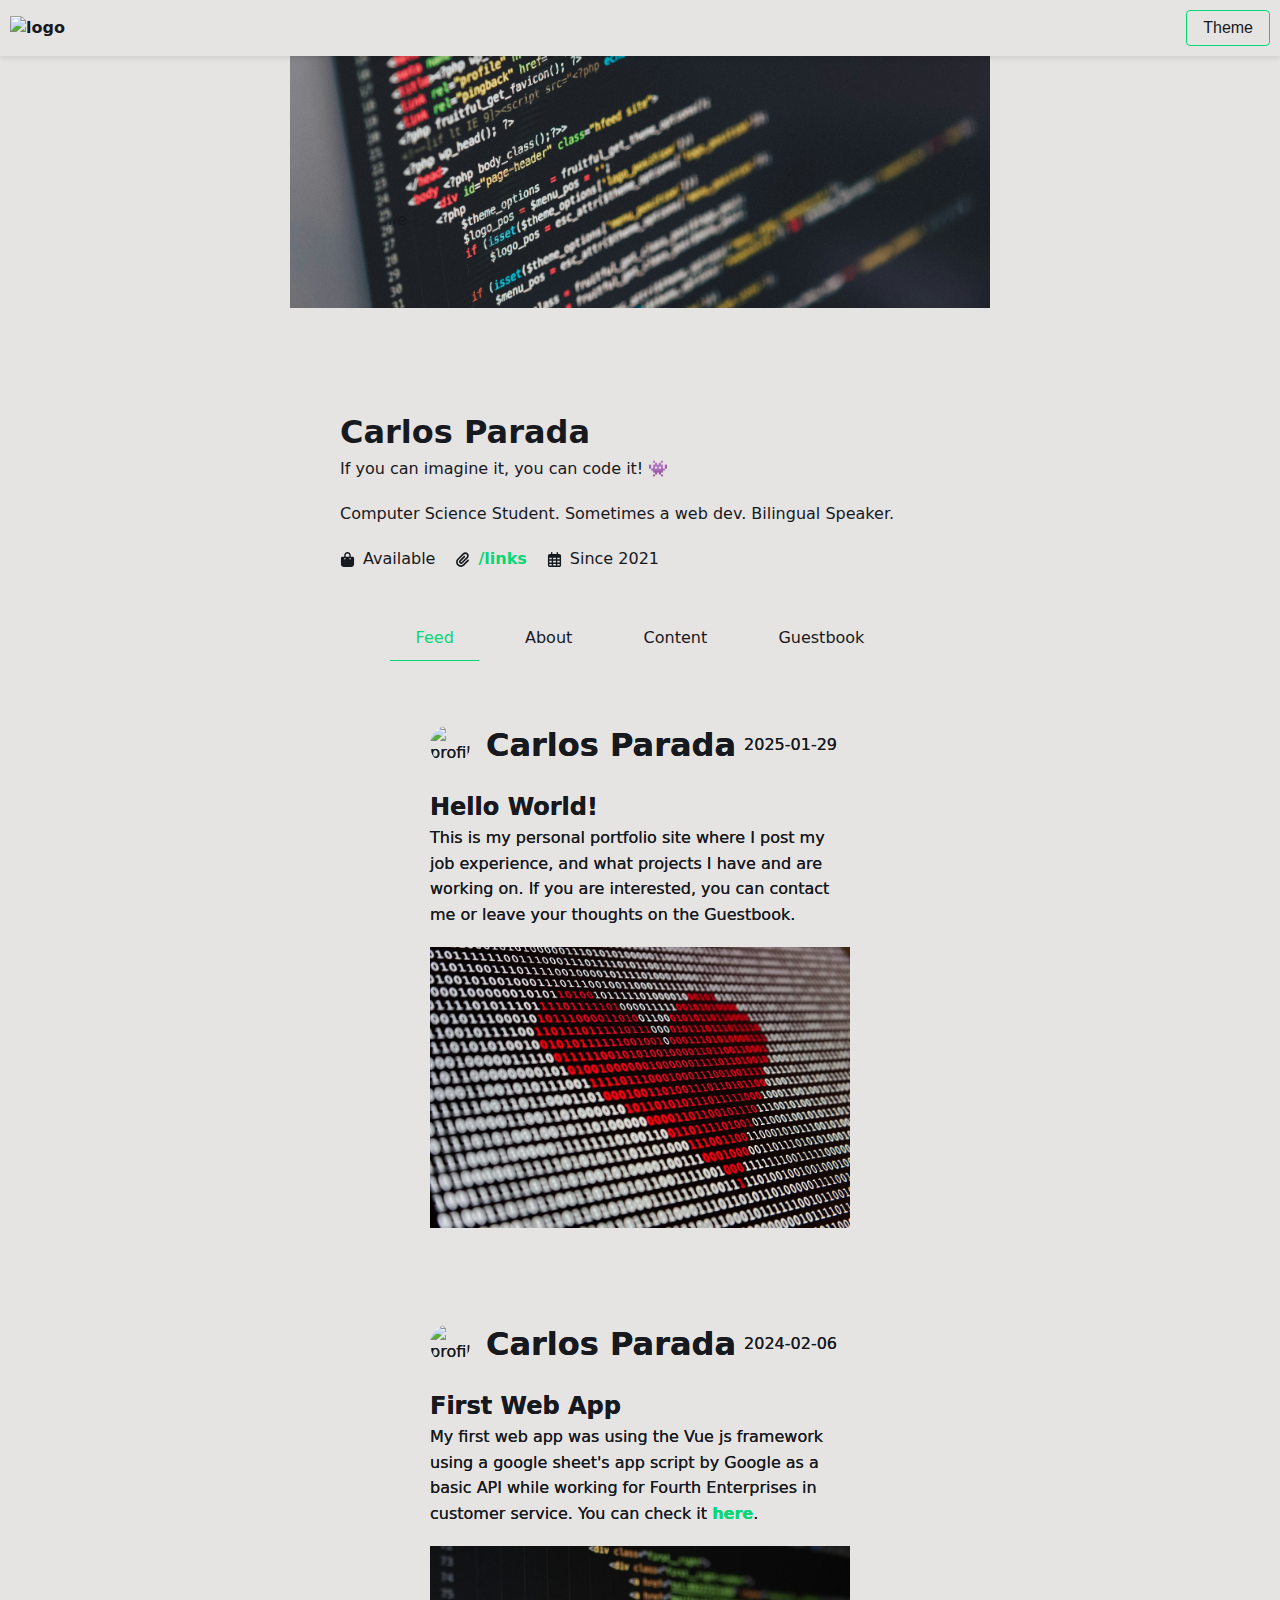
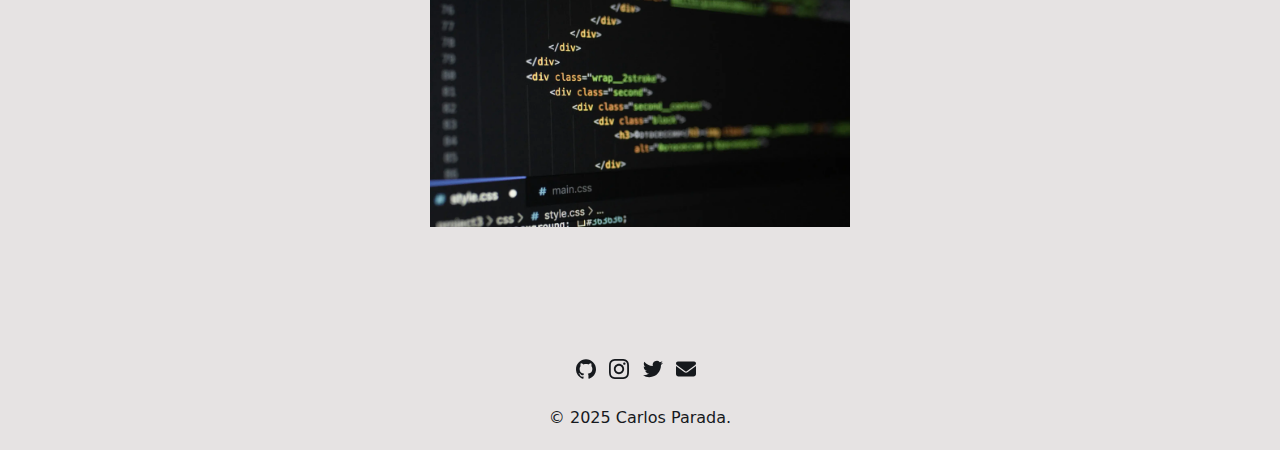
==== commit 23c0f22d: "Updated the icon to be a <a> and redirect to /" ====
--- a/index.html
+++ b/index.html
@@ -17,7 +17,9 @@
 <body>
     <header>
         <nav>
-            <img src="./assets/icons/favicon.ico" alt="logo">
+            <a href="/">
+                <img src="./assets/icons/favicon.ico" alt="logo">
+            </a>
             <div class="theme">
                 <button type="button" class="themebtn">Theme</button>
                 <div class="theme-content">
